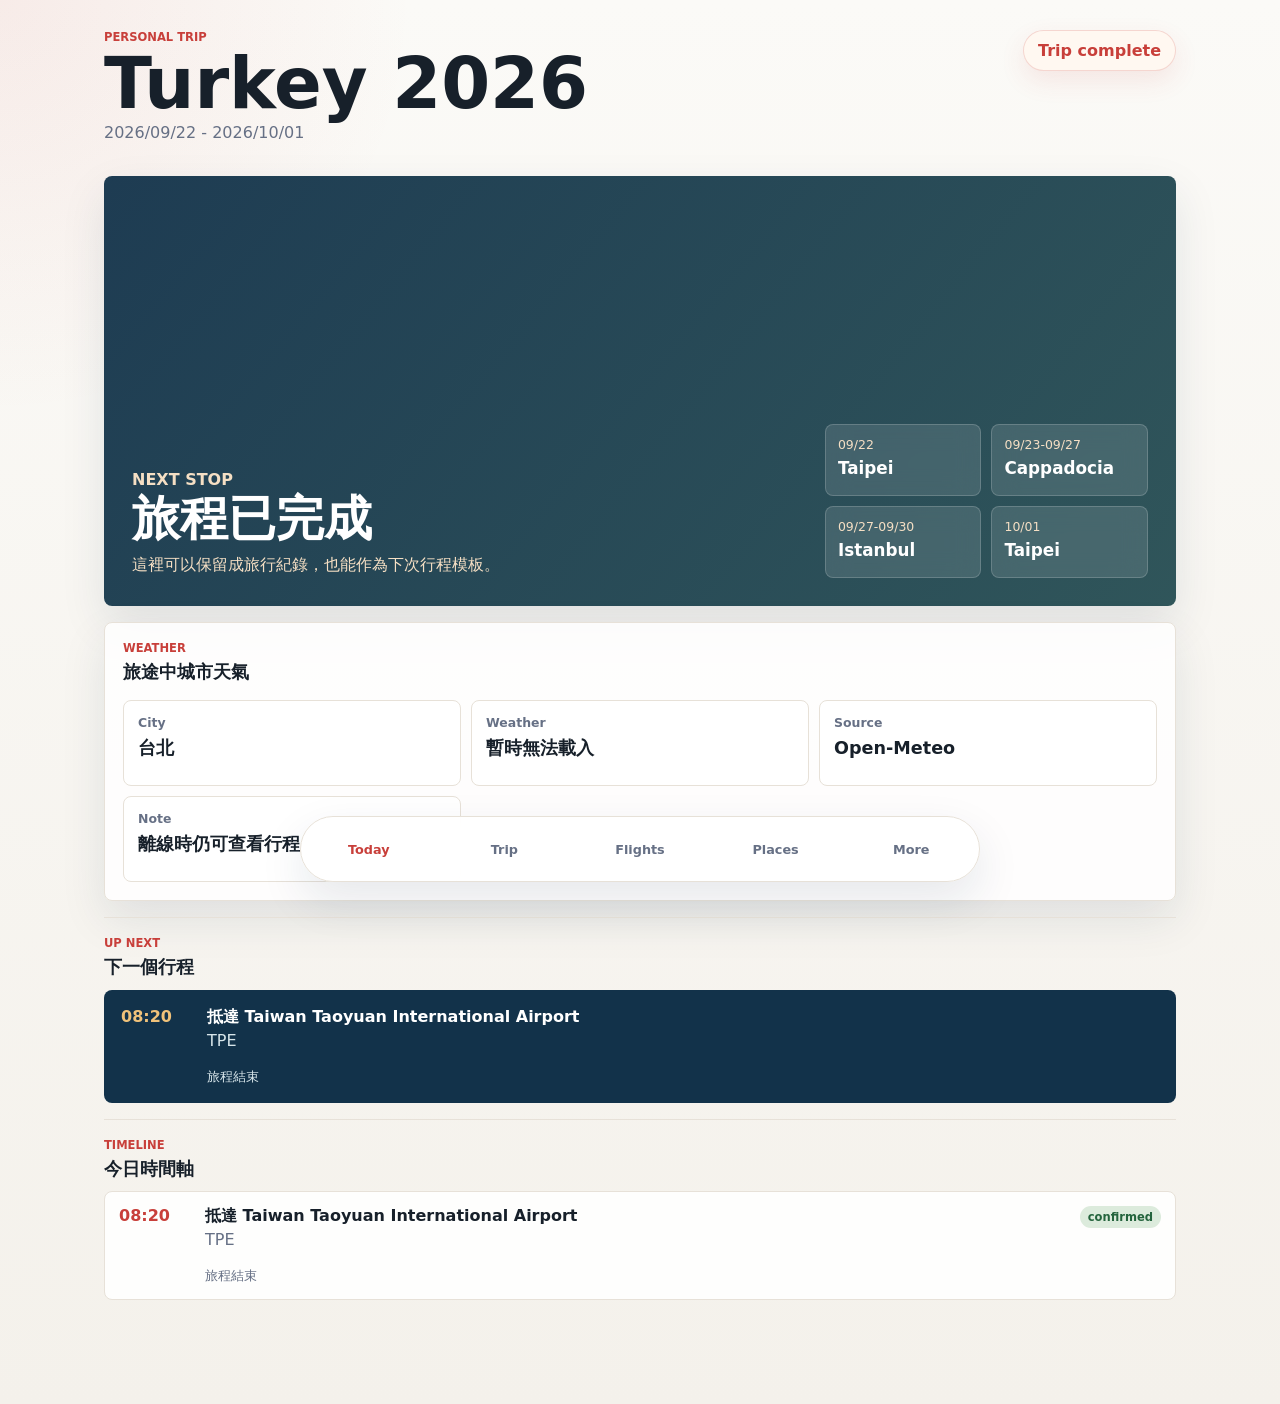
==== index.public.html @ 29c24665 "Move public dashboard files to root" ====
<!doctype html>
<html lang="zh-Hant">
  <head>
    <meta charset="utf-8" />
    <meta name="viewport" content="width=device-width, initial-scale=1" />
    <meta
      name="description"
      content="Turkey 2026 public mobile-first travel dashboard for itinerary, flights, weather, places, and notes."
    />
    <title>Turkey 2026 Travel Dashboard Public</title>
    <link rel="stylesheet" href="./styles.css" />
  </head>
  <body>
    <div class="app-shell">
      <header class="topbar" aria-label="Trip overview">
        <div>
          <p class="eyebrow">Personal Trip</p>
          <h1>Turkey 2026</h1>
          <p class="date-range">2026/09/22 - 2026/10/01</p>
        </div>
        <div class="countdown-pill" id="countdownPill">--</div>
      </header>

      <main>
        <section class="view is-active" id="todayView" aria-labelledby="todayTitle">
          <div class="hero-panel">
            <div class="hero-copy">
              <p class="eyebrow">Next Stop</p>
              <h2 id="todayTitle">準備出發</h2>
              <p id="todaySubtitle">Loading trip status...</p>
            </div>
            <div class="city-card" id="cityProgress"></div>
          </div>

          <section class="weather-card" aria-labelledby="weatherTitle">
            <div>
              <p class="eyebrow">Weather</p>
              <h3 id="weatherTitle">旅途中城市天氣</h3>
            </div>
            <div class="weather-grid" id="weatherGrid">
              <div class="metric-card">
                <span class="metric-label">狀態</span>
                <strong>載入中</strong>
              </div>
            </div>
          </section>

          <section class="content-section" aria-labelledby="nextItemTitle">
            <div class="section-heading">
              <div>
                <p class="eyebrow">Up Next</p>
                <h3 id="nextItemTitle">下一個行程</h3>
              </div>
            </div>
            <div id="nextItem"></div>
          </section>

          <section class="content-section" aria-labelledby="todayTimelineTitle">
            <div class="section-heading">
              <div>
                <p class="eyebrow">Timeline</p>
                <h3 id="todayTimelineTitle">今日時間軸</h3>
              </div>
            </div>
            <div class="timeline" id="todayTimeline"></div>
          </section>
        </section>

        <section class="view" id="tripView" aria-labelledby="tripTitle">
          <div class="page-heading">
            <p class="eyebrow">Itinerary</p>
            <h2 id="tripTitle">每日行程</h2>
          </div>
          <div class="date-tabs" id="dateTabs" role="tablist" aria-label="Trip dates"></div>
          <div class="timeline" id="tripTimeline"></div>
        </section>

        <section class="view" id="flightsView" aria-labelledby="flightsTitle">
          <div class="page-heading">
            <p class="eyebrow">Flights</p>
            <h2 id="flightsTitle">航班資訊</h2>
          </div>
          <div class="flight-list" id="flightList"></div>
        </section>

        <section class="view" id="placesView" aria-labelledby="placesTitle">
          <div class="page-heading">
            <p class="eyebrow">Places</p>
            <h2 id="placesTitle">地點與待補資料</h2>
          </div>
          <div class="place-grid" id="placeGrid"></div>
        </section>

        <section class="view" id="moreView" aria-labelledby="moreTitle">
          <div class="page-heading">
            <p class="eyebrow">More</p>
            <h2 id="moreTitle">旅行工具</h2>
          </div>
          <div class="tool-grid" id="toolGrid"></div>
        </section>
      </main>

      <nav class="bottom-nav" aria-label="Main navigation">
        <button class="nav-item is-active" data-view="todayView" type="button">Today</button>
        <button class="nav-item" data-view="tripView" type="button">Trip</button>
        <button class="nav-item" data-view="flightsView" type="button">Flights</button>
        <button class="nav-item" data-view="placesView" type="button">Places</button>
        <button class="nav-item" data-view="moreView" type="button">More</button>
      </nav>
    </div>

    <script type="module" src="./app.public.js"></script>
  </body>
</html>
---- styles.css ----
:root {
  --ink: #17202a;
  --muted: #667085;
  --paper: #fbfaf7;
  --panel: #ffffff;
  --navy: #12324a;
  --navy-soft: #dce8ef;
  --red: #c83f3a;
  --beige: #eadfce;
  --mint: #dcebdc;
  --gold: #c7a24b;
  --line: #e7e1d8;
  --shadow: 0 18px 45px rgba(18, 50, 74, 0.1);
}

* {
  box-sizing: border-box;
}

body {
  margin: 0;
  overflow-x: hidden;
  min-height: 100vh;
  background:
    radial-gradient(circle at top left, rgba(200, 63, 58, 0.08), transparent 26rem),
    linear-gradient(180deg, var(--paper), #f4f1eb);
  color: var(--ink);
  font-family:
    Inter, ui-sans-serif, system-ui, -apple-system, BlinkMacSystemFont, "Segoe UI",
    "Noto Sans TC", sans-serif;
  letter-spacing: 0;
}

button,
input,
select {
  font: inherit;
}

.app-shell {
  width: min(100%, 1120px);
  margin: 0 auto;
  padding: 18px 16px 92px;
}

.topbar {
  display: flex;
  align-items: flex-start;
  justify-content: space-between;
  gap: 16px;
  margin-bottom: 18px;
}

.eyebrow {
  margin: 0 0 6px;
  color: var(--red);
  font-size: 0.72rem;
  font-weight: 800;
  letter-spacing: 0;
  text-transform: uppercase;
}

h1,
h2,
h3,
h4,
p {
  margin-top: 0;
}

h1 {
  margin-bottom: 4px;
  font-size: clamp(2rem, 8vw, 4.4rem);
  line-height: 0.98;
  letter-spacing: 0;
}

h2 {
  margin-bottom: 8px;
  font-size: clamp(1.75rem, 6vw, 3rem);
  line-height: 1.05;
  letter-spacing: 0;
}

h3 {
  margin-bottom: 0;
  font-size: 1.12rem;
  line-height: 1.2;
}

h4 {
  margin-bottom: 4px;
  font-size: 1rem;
  line-height: 1.25;
}

.date-range,
.hero-copy p,
.timeline-body p,
.flight-card p,
.info-card p,
.info-card li,
small {
  color: var(--muted);
}

.countdown-pill {
  flex: 0 0 auto;
  border: 1px solid rgba(200, 63, 58, 0.18);
  border-radius: 999px;
  padding: 10px 14px;
  background: #fff8f1;
  color: var(--red);
  font-weight: 800;
  box-shadow: 0 10px 26px rgba(200, 63, 58, 0.1);
}

.view {
  display: none;
}

.view.is-active {
  display: block;
}

.hero-panel {
  min-height: 360px;
  display: grid;
  align-items: end;
  gap: 22px;
  border-radius: 8px;
  padding: 28px;
  background:
    linear-gradient(130deg, rgba(18, 50, 74, 0.95), rgba(20, 63, 69, 0.88)),
    url("https://images.unsplash.com/photo-1641128324972-af3212f0f6bd?auto=format&fit=crop&w=1600&q=80");
  background-position: center;
  background-size: cover;
  color: white;
  box-shadow: var(--shadow);
}

.hero-copy {
  max-width: 600px;
}

.hero-copy .eyebrow,
.hero-copy p {
  color: #f5dfc4;
}

.hero-copy p {
  margin-bottom: 0;
  font-size: 1rem;
  line-height: 1.65;
}

.city-card {
  display: grid;
  grid-template-columns: repeat(2, minmax(0, 1fr));
  gap: 10px;
}

.city-card div {
  min-height: 72px;
  border: 1px solid rgba(255, 255, 255, 0.18);
  border-radius: 8px;
  padding: 12px;
  background: rgba(255, 255, 255, 0.12);
  backdrop-filter: blur(12px);
}

.city-card span {
  display: block;
  margin-bottom: 6px;
  color: #f5dfc4;
  font-size: 0.78rem;
}

.city-card strong {
  font-size: 1.05rem;
}

.weather-card,
.content-section,
.page-heading {
  margin-top: 16px;
}

.weather-card {
  display: grid;
  gap: 18px;
  border: 1px solid var(--line);
  border-radius: 8px;
  padding: 18px;
  background: rgba(255, 255, 255, 0.86);
  box-shadow: var(--shadow);
}

.weather-grid {
  display: grid;
  grid-template-columns: repeat(2, minmax(0, 1fr));
  gap: 10px;
}

.metric-card {
  min-height: 86px;
  border: 1px solid var(--line);
  border-radius: 8px;
  padding: 14px;
  background: var(--panel);
}

.metric-card.highlight {
  border-color: rgba(200, 63, 58, 0.36);
  background: #fff4f0;
}

.metric-label {
  display: block;
  margin-bottom: 8px;
  color: var(--muted);
  font-size: 0.78rem;
  font-weight: 700;
}

.metric-card strong {
  font-size: 1.1rem;
  line-height: 1.2;
}

.content-section {
  border-top: 1px solid var(--line);
  padding-top: 18px;
}

.section-heading {
  display: flex;
  align-items: center;
  justify-content: space-between;
  margin-bottom: 12px;
}

.next-card {
  display: grid;
  grid-template-columns: 72px 1fr;
  gap: 14px;
  border: 1px solid rgba(18, 50, 74, 0.12);
  border-radius: 8px;
  padding: 16px;
  background: var(--navy);
  color: white;
}

.next-card p,
.next-card small {
  color: #d7e5ea;
}

.time {
  color: var(--red);
  font-weight: 900;
}

.next-card .time {
  color: #f0c27a;
}

.date-tabs {
  display: flex;
  gap: 8px;
  overflow-x: auto;
  padding: 3px 0 12px;
}

.date-tabs button {
  min-width: 62px;
  border: 1px solid var(--line);
  border-radius: 999px;
  padding: 9px 12px;
  background: var(--panel);
  color: var(--ink);
  cursor: pointer;
}

.date-tabs button.is-active {
  border-color: var(--navy);
  background: var(--navy);
  color: white;
}

.timeline {
  display: grid;
  gap: 12px;
}

.timeline-item {
  display: grid;
  grid-template-columns: 72px 1fr;
  gap: 14px;
  border: 1px solid var(--line);
  border-radius: 8px;
  padding: 14px;
  background: rgba(255, 255, 255, 0.9);
}

.timeline-body {
  min-width: 0;
}

.item-title-row {
  display: flex;
  align-items: flex-start;
  justify-content: space-between;
  gap: 12px;
}

.status {
  flex: 0 0 auto;
  border-radius: 999px;
  padding: 4px 8px;
  background: var(--navy-soft);
  color: var(--navy);
  font-size: 0.72rem;
  font-weight: 800;
}

.status.confirmed {
  background: var(--mint);
  color: #24643d;
}

.status.todo,
.status.idea {
  background: #f4ead5;
  color: #87631a;
}

.flight-list,
.place-grid,
.tool-grid {
  display: grid;
  gap: 14px;
}

.flight-card,
.journey-card,
.info-card {
  border: 1px solid var(--line);
  border-radius: 8px;
  padding: 16px;
  background: rgba(255, 255, 255, 0.92);
  box-shadow: 0 10px 28px rgba(18, 50, 74, 0.07);
}

.journey-card {
  background: linear-gradient(180deg, #ffffff, #f9f5ee);
}

.flight-main,
.flight-times {
  display: flex;
  align-items: center;
  justify-content: space-between;
  gap: 14px;
}

.flight-main {
  margin-bottom: 18px;
}

.journey-meta {
  display: flex;
  align-items: center;
  justify-content: space-between;
  gap: 12px;
  border-block: 1px solid var(--line);
  padding: 12px 0;
  color: var(--muted);
}

.journey-meta strong {
  color: var(--navy);
  font-size: 1.5rem;
}

.mini-stops {
  display: grid;
  gap: 10px;
  margin: 14px 0;
}

.mini-stops div {
  display: grid;
  grid-template-columns: 58px 86px 1fr;
  align-items: baseline;
  gap: 10px;
}

.mini-stops strong {
  color: var(--red);
}

.mini-stops span {
  font-weight: 800;
}

.flight-times {
  border-block: 1px solid var(--line);
  padding: 14px 0;
  margin-bottom: 12px;
}

.flight-times div {
  display: grid;
  gap: 4px;
}

.flight-times div:last-child {
  text-align: right;
}

.flight-times span {
  color: var(--muted);
  font-size: 0.82rem;
}

.flight-times strong {
  font-size: 1.35rem;
}

.duration {
  border-radius: 999px;
  padding: 8px 10px;
  background: var(--beige);
  color: var(--navy);
  font-size: 0.78rem;
  font-weight: 800;
  text-align: center;
}

.info-card ul {
  margin: 12px 0 0;
  padding-left: 18px;
}

.info-card li + li {
  margin-top: 8px;
}

.budget-card {
  grid-column: 1 / -1;
}

.budget-head {
  display: flex;
  align-items: start;
  justify-content: space-between;
  gap: 14px;
}

.budget-head > strong {
  flex: 0 0 auto;
  border: 1px solid rgba(200, 63, 58, 0.28);
  border-radius: 8px;
  padding: 8px 12px;
  color: var(--red);
  background: #fff4f0;
}

.budget-summary {
  display: grid;
  grid-template-columns: repeat(2, minmax(0, 1fr));
  gap: 10px;
  margin: 14px 0;
}

.budget-table-wrap {
  overflow-x: auto;
  margin-top: 12px;
  border: 1px solid var(--line);
  border-radius: 8px;
}

.budget-table {
  width: 100%;
  min-width: 820px;
  border-collapse: collapse;
  background: rgba(255, 255, 255, 0.84);
}

.budget-table th,
.budget-table td {
  padding: 12px;
  border-bottom: 1px solid var(--line);
  text-align: left;
  vertical-align: top;
}

.budget-table th {
  color: var(--muted);
  font-size: 0.78rem;
  text-transform: uppercase;
  background: #f8f2ea;
}

.budget-table tr:last-child td {
  border-bottom: 0;
}

.budget-table td:nth-child(3),
.budget-table td:nth-child(4),
.budget-table td:nth-child(5) {
  white-space: nowrap;
  font-weight: 800;
}

.budget-table small {
  display: block;
  margin-top: 4px;
}

.budget-note {
  margin-top: 10px;
}

.budget-mobile-list {
  display: none;
}

.budget-mobile-item {
  border: 1px solid var(--line);
  border-radius: 8px;
  padding: 14px;
  background: rgba(255, 255, 255, 0.88);
}

.budget-mobile-item + .budget-mobile-item {
  margin-top: 10px;
}

.budget-mobile-title {
  display: flex;
  align-items: flex-start;
  justify-content: space-between;
  gap: 12px;
  margin-bottom: 6px;
}

.budget-mobile-item dl {
  display: grid;
  grid-template-columns: repeat(3, minmax(0, 1fr));
  gap: 8px;
  margin: 12px 0 0;
}

.budget-mobile-item dt {
  margin-bottom: 4px;
  color: var(--muted);
  font-size: 0.72rem;
  font-weight: 800;
}

.budget-mobile-item dd {
  margin: 0;
  font-size: 0.9rem;
  font-weight: 900;
}

.airport-card {
  position: relative;
  overflow: hidden;
}

.airport-code {
  width: fit-content;
  border-radius: 999px;
  margin-bottom: 12px;
  padding: 6px 10px;
  background: var(--navy);
  color: white;
  font-weight: 900;
}

.airport-card a {
  display: inline-block;
  margin-top: 12px;
  color: var(--red);
  font-weight: 800;
  text-decoration: none;
}

.bottom-nav {
  position: fixed;
  right: 0;
  bottom: 0;
  left: 0;
  z-index: 10;
  display: grid;
  grid-template-columns: repeat(5, minmax(0, 1fr));
  width: min(100%, 1120px);
  margin: 0 auto;
  border-top: 1px solid var(--line);
  background: rgba(255, 255, 255, 0.92);
  backdrop-filter: blur(20px);
}

.nav-item {
  min-height: 64px;
  border: 0;
  background: transparent;
  color: var(--muted);
  font-size: 0.8rem;
  font-weight: 800;
  cursor: pointer;
}

.nav-item.is-active {
  color: var(--red);
}

@media (min-width: 760px) {
  .app-shell {
    padding: 30px 24px 104px;
  }

  .hero-panel {
    grid-template-columns: 1.35fr 0.65fr;
    min-height: 430px;
  }

  .weather-grid {
    grid-template-columns: repeat(3, minmax(0, 1fr));
  }

  .flight-list,
  .place-grid,
  .tool-grid {
    grid-template-columns: repeat(2, minmax(0, 1fr));
  }

  .journey-card {
    grid-column: span 2;
  }

  .bottom-nav {
    right: 24px;
    bottom: 18px;
    left: 24px;
    max-width: 680px;
    border: 1px solid var(--line);
    border-radius: 999px;
    box-shadow: var(--shadow);
  }
}

@media (max-width: 420px) {
  .app-shell {
    padding-inline: 12px;
  }

  .topbar {
    align-items: stretch;
    flex-direction: column;
  }

  .countdown-pill {
    width: fit-content;
  }

  .hero-panel {
    padding: 20px;
  }

  .city-card,
  .weather-grid,
  .budget-summary {
    grid-template-columns: 1fr;
  }

  .budget-table-wrap {
    display: none;
  }

  .budget-mobile-list {
    display: block;
    margin-top: 12px;
  }

  .budget-mobile-item dl {
    grid-template-columns: 1fr;
  }

  .flight-main,
  .flight-times {
    align-items: stretch;
  }

  .journey-meta,
  .flight-main,
  .flight-times {
    flex-direction: column;
  }

  .mini-stops div {
    grid-template-columns: 58px 1fr;
  }

  .mini-stops small {
    grid-column: 2;
  }
}
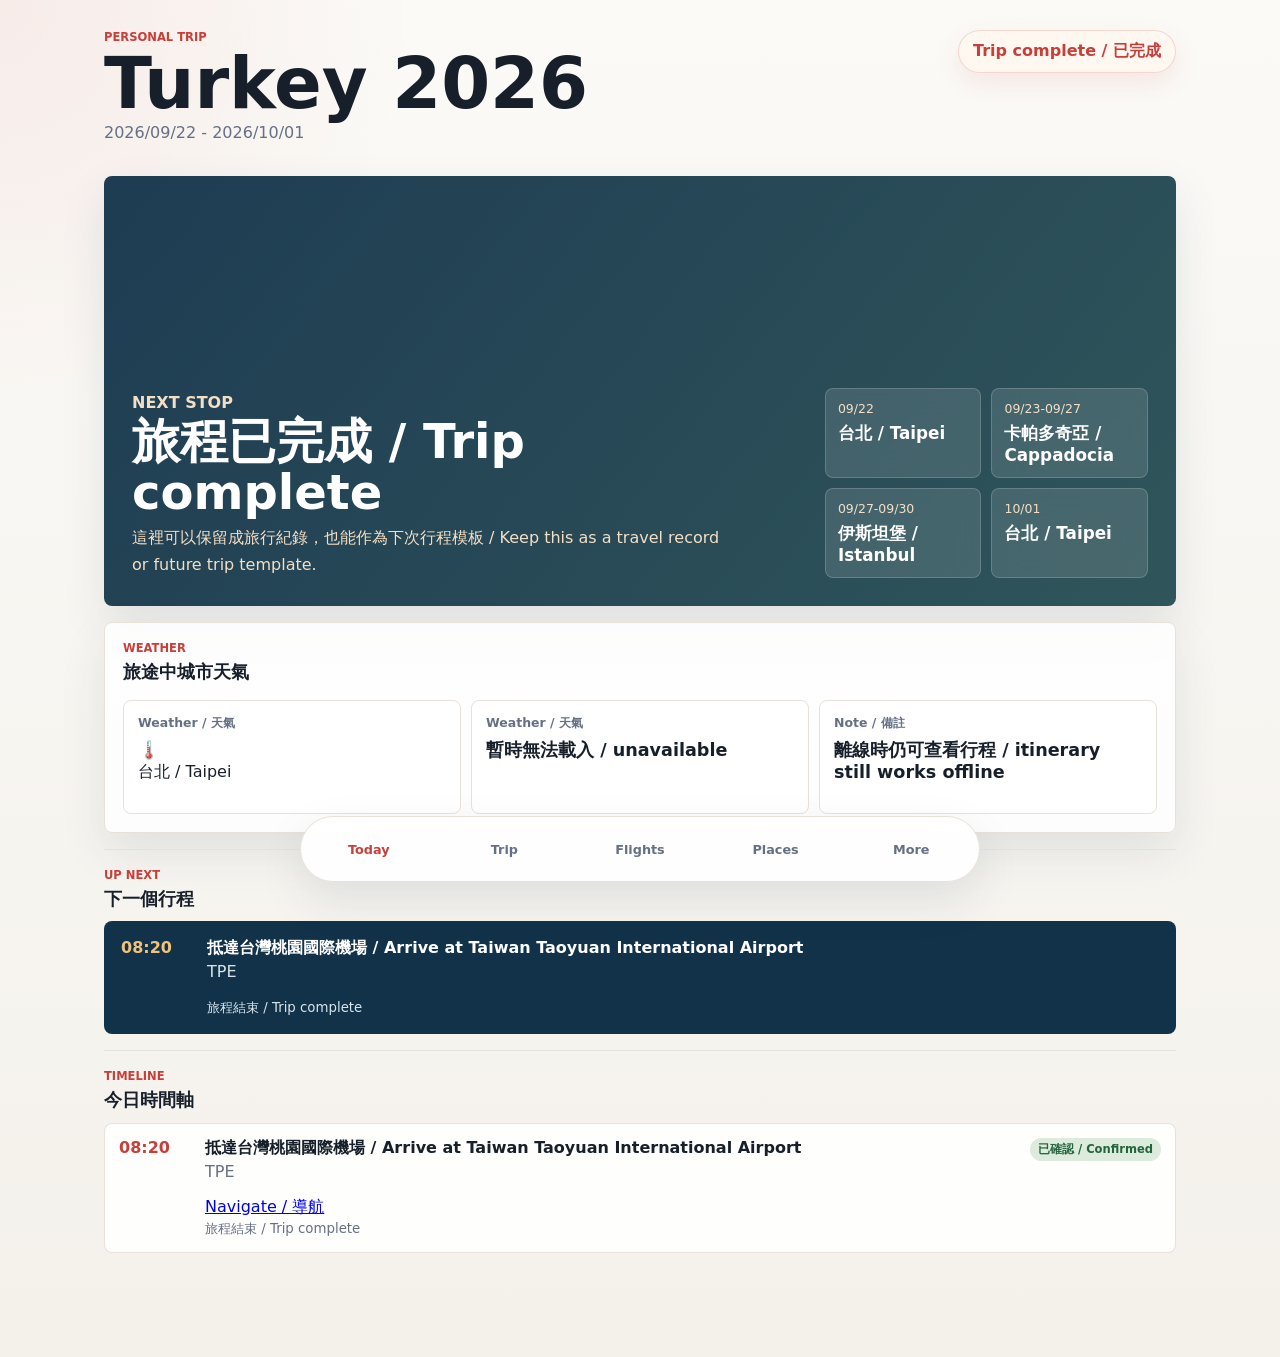
==== commit debd572e: "Publish current public Turkey travel dashboard" ====
--- a/index.public.html
+++ b/index.public.html
@@ -109,6 +109,7 @@
       </nav>
     </div>
 
-    <script type="module" src="./app.public.js"></script>
+    <script type="module" src="./app.public.js?v=20260919-public"></script>
   </body>
 </html>
+
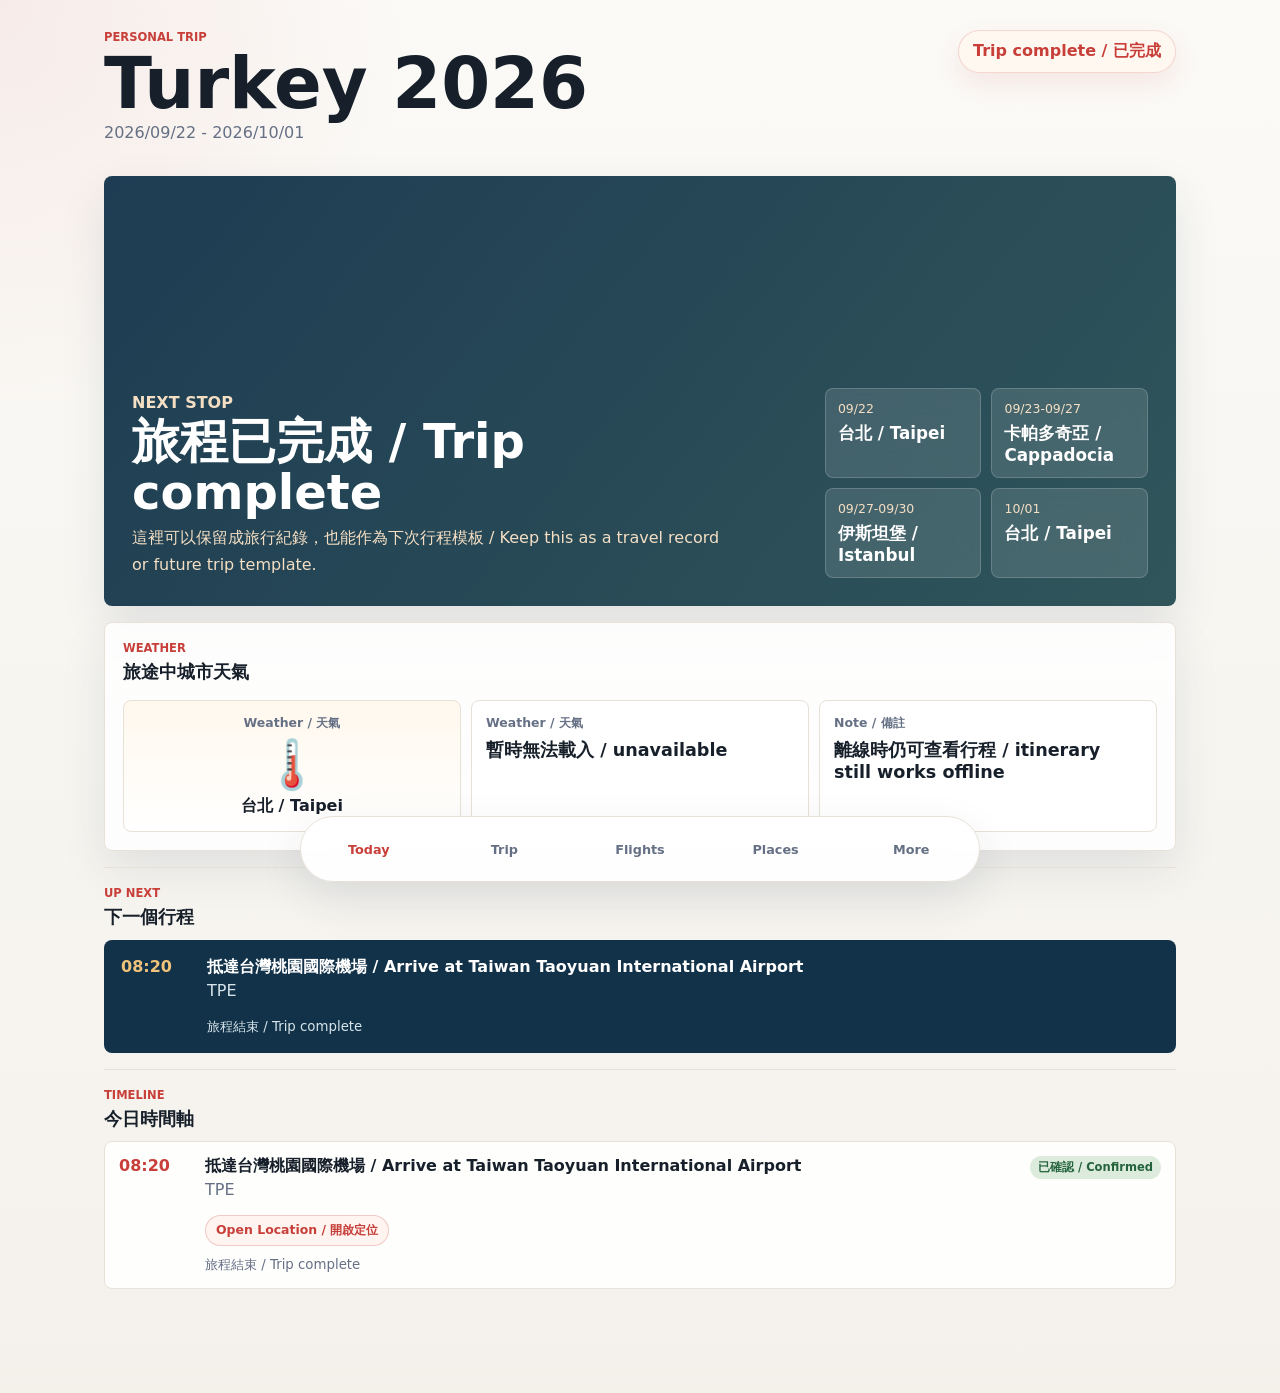
==== commit cc51a042: "Open Google Maps location before navigation" ====
--- a/index.public.html
+++ b/index.public.html
@@ -109,7 +109,7 @@
       </nav>
     </div>
 
-    <script type="module" src="./app.public.js?v=20260919-public"></script>
+    <script type="module" src="./app.public.js?v=20260919-location"></script>
   </body>
 </html>
 
--- a/styles.css
+++ b/styles.css
@@ -202,6 +202,13 @@
   gap: 10px;
 }
 
+.trip-weather-grid {
+  display: grid;
+  grid-template-columns: repeat(2, minmax(0, 1fr));
+  gap: 10px;
+  margin-bottom: 14px;
+}
+
 .metric-card {
   min-height: 86px;
   border: 1px solid var(--line);
@@ -226,6 +233,26 @@
 .metric-card strong {
   font-size: 1.1rem;
   line-height: 1.2;
+}
+
+.weather-icon-card {
+  display: grid;
+  align-content: center;
+  justify-items: center;
+  text-align: center;
+  background: linear-gradient(180deg, #fff8ed, #ffffff);
+}
+
+.weather-icon-card strong {
+  font-size: 3rem;
+  line-height: 1;
+}
+
+.weather-summary-card p {
+  margin: 8px 0 0;
+  color: var(--ink);
+  font-weight: 900;
+  text-align: center;
 }
 
 .content-section {
@@ -288,6 +315,61 @@
   color: white;
 }
 
+.day-summary {
+  margin-bottom: 14px;
+}
+
+.day-summary-card {
+  border: 1px solid var(--line);
+  border-radius: 8px;
+  padding: 16px;
+  background: rgba(255, 255, 255, 0.92);
+  box-shadow: 0 10px 28px rgba(18, 50, 74, 0.07);
+}
+
+.day-summary-grid {
+  display: grid;
+  grid-template-columns: repeat(2, minmax(0, 1fr));
+  gap: 10px;
+  margin-top: 14px;
+}
+
+.day-summary-grid div {
+  border: 1px solid var(--line);
+  border-radius: 8px;
+  padding: 12px;
+  background: #fbfaf7;
+}
+
+.day-summary-grid span {
+  display: block;
+  margin-bottom: 6px;
+  color: var(--muted);
+  font-size: 0.75rem;
+  font-weight: 800;
+}
+
+.day-summary-grid strong {
+  display: block;
+  line-height: 1.3;
+}
+
+.day-summary-card a {
+  display: inline-flex;
+  min-height: 40px;
+  align-items: center;
+  justify-content: center;
+  border: 1px solid rgba(200, 63, 58, 0.24);
+  border-radius: 999px;
+  margin-top: 12px;
+  padding: 8px 12px;
+  color: var(--red);
+  background: #fff4f0;
+  font-size: 0.82rem;
+  font-weight: 900;
+  text-decoration: none;
+}
+
 .timeline {
   display: grid;
   gap: 12px;
@@ -335,11 +417,120 @@
   color: #87631a;
 }
 
+.timeline-map-actions {
+  display: flex;
+  flex-wrap: wrap;
+  gap: 8px;
+  margin: 8px 0;
+}
+
+.timeline-map-actions a {
+  border: 1px solid rgba(18, 50, 74, 0.14);
+  border-radius: 999px;
+  padding: 6px 10px;
+  color: var(--navy);
+  background: #f7fbfd;
+  font-size: 0.78rem;
+  font-weight: 900;
+  text-decoration: none;
+}
+
+.timeline-map-actions a:first-child {
+  border-color: rgba(200, 63, 58, 0.24);
+  color: var(--red);
+  background: #fff4f0;
+}
+
 .flight-list,
 .place-grid,
 .tool-grid {
   display: grid;
   gap: 14px;
+}
+
+.place-idea-section {
+  display: grid;
+  gap: 12px;
+  grid-column: 1 / -1;
+  margin-top: 8px;
+  padding-top: 18px;
+  border-top: 1px solid var(--line);
+}
+
+.place-idea-heading {
+  display: flex;
+  align-items: end;
+  justify-content: space-between;
+  gap: 12px;
+}
+
+.place-idea-heading h3 {
+  margin: 2px 0 0;
+}
+
+.idea-badge {
+  flex: 0 0 auto;
+  border: 1px solid rgba(200, 63, 58, 0.22);
+  border-radius: 999px;
+  padding: 6px 9px;
+  color: var(--red);
+  background: #fff4f0;
+  font-size: 0.75rem;
+  font-weight: 800;
+}
+
+.place-idea-grid {
+  display: grid;
+  grid-template-columns: repeat(2, minmax(0, 1fr));
+  gap: 12px;
+}
+
+.place-idea-card {
+  display: grid;
+  gap: 12px;
+  border-left: 3px solid var(--gold);
+  padding: 12px 14px;
+  background: rgba(249, 245, 238, 0.72);
+}
+
+.place-idea-card h4 {
+  margin: 0 0 5px;
+  color: var(--navy);
+}
+
+.place-idea-card p {
+  margin: 0;
+}
+
+.place-idea-meta {
+  color: var(--muted);
+  font-size: 0.83rem;
+  font-weight: 800;
+}
+
+.flight-group {
+  display: grid;
+  gap: 12px;
+  border: 1px solid var(--line);
+  border-radius: 8px;
+  padding: 14px;
+  background: rgba(255, 255, 255, 0.74);
+}
+
+.flight-group-head {
+  display: flex;
+  align-items: center;
+  justify-content: space-between;
+  gap: 14px;
+}
+
+.flight-group-head > strong {
+  color: var(--navy);
+}
+
+.flight-group-list {
+  display: grid;
+  gap: 12px;
 }
 
 .flight-card,
@@ -521,6 +712,21 @@
 
 .budget-note {
   margin-top: 10px;
+}
+
+.budget-details {
+  margin-top: 12px;
+}
+
+.budget-details summary {
+  width: fit-content;
+  border: 1px solid rgba(18, 50, 74, 0.14);
+  border-radius: 999px;
+  padding: 9px 12px;
+  color: var(--navy);
+  background: #f7fbfd;
+  font-weight: 900;
+  cursor: pointer;
 }
 
 .budget-mobile-list {
@@ -589,6 +795,69 @@
   text-decoration: none;
 }
 
+.map-card {
+  display: grid;
+  gap: 14px;
+}
+
+.place-filters {
+  display: flex;
+  gap: 8px;
+  overflow-x: auto;
+  margin: 0 0 14px;
+  padding: 2px 0 10px;
+}
+
+.place-filters button {
+  flex: 0 0 auto;
+  border: 1px solid var(--line);
+  border-radius: 999px;
+  padding: 9px 12px;
+  color: var(--ink);
+  background: var(--panel);
+  font-size: 0.82rem;
+  font-weight: 900;
+  cursor: pointer;
+}
+
+.place-filters button.is-active {
+  border-color: var(--navy);
+  color: white;
+  background: var(--navy);
+}
+
+.map-card .eyebrow {
+  color: var(--navy);
+}
+
+.map-actions {
+  display: grid;
+  grid-template-columns: repeat(2, minmax(0, 1fr));
+  gap: 8px;
+}
+
+.map-actions a {
+  display: flex;
+  min-height: 42px;
+  align-items: center;
+  justify-content: center;
+  border: 1px solid rgba(18, 50, 74, 0.14);
+  border-radius: 8px;
+  padding: 8px 10px;
+  color: var(--navy);
+  background: #f7fbfd;
+  font-size: 0.82rem;
+  font-weight: 900;
+  text-align: center;
+  text-decoration: none;
+}
+
+.map-actions a:first-child {
+  border-color: rgba(200, 63, 58, 0.24);
+  color: var(--red);
+  background: #fff4f0;
+}
+
 .bottom-nav {
   position: fixed;
   right: 0;
@@ -632,13 +901,22 @@
     grid-template-columns: repeat(3, minmax(0, 1fr));
   }
 
+  .trip-weather-grid {
+    grid-template-columns: repeat(3, minmax(0, 1fr));
+  }
+
   .flight-list,
   .place-grid,
   .tool-grid {
     grid-template-columns: repeat(2, minmax(0, 1fr));
   }
 
-  .journey-card {
+  .journey-card,
+  .flight-group {
+    grid-column: span 2;
+  }
+
+  .map-card:nth-child(-n + 3) {
     grid-column: span 2;
   }
 
@@ -673,6 +951,8 @@
 
   .city-card,
   .weather-grid,
+  .trip-weather-grid,
+  .day-summary-grid,
   .budget-summary {
     grid-template-columns: 1fr;
   }
@@ -690,14 +970,25 @@
     grid-template-columns: 1fr;
   }
 
+  .place-idea-grid {
+    grid-template-columns: 1fr;
+  }
+
+  .place-idea-heading {
+    align-items: flex-start;
+    flex-direction: column;
+  }
+
   .flight-main,
-  .flight-times {
+  .flight-times,
+  .flight-group-head {
     align-items: stretch;
   }
 
   .journey-meta,
   .flight-main,
-  .flight-times {
+  .flight-times,
+  .flight-group-head {
     flex-direction: column;
   }
 
@@ -708,4 +999,9 @@
   .mini-stops small {
     grid-column: 2;
   }
-}
+
+  .map-actions {
+    grid-template-columns: 1fr;
+  }
+}
+
